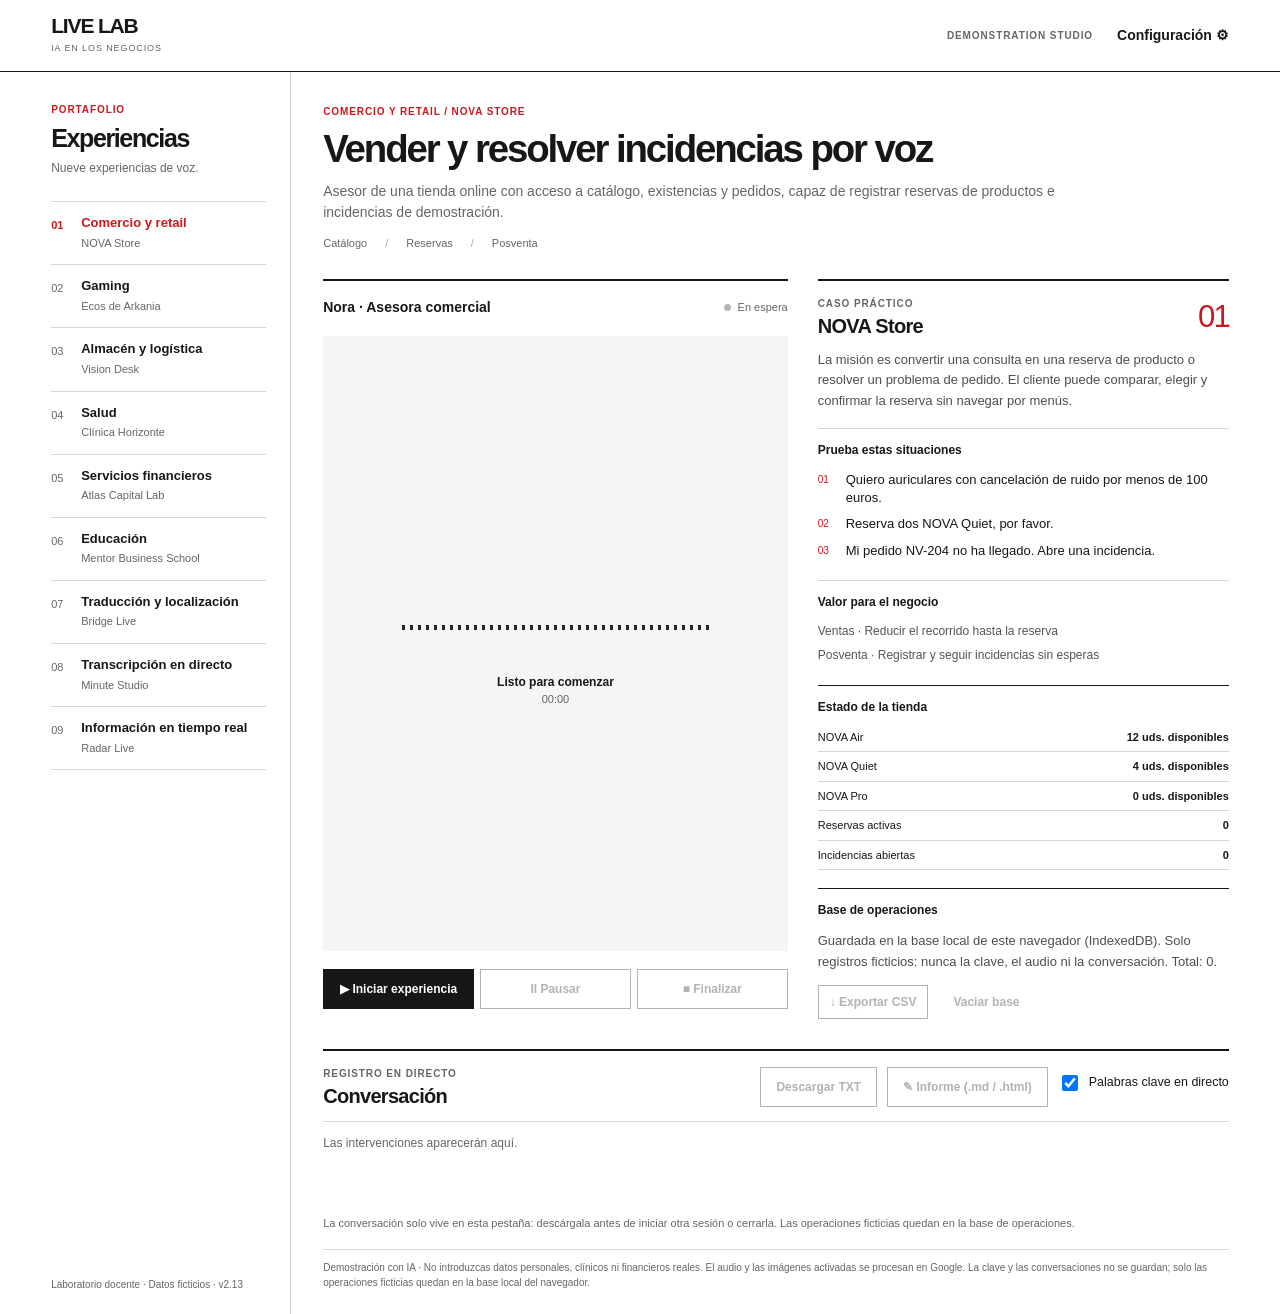
==== index.html @ c000322f "Palabras clave en tiempo real (marcador y etiqueta) en Live Lab y en el entrevistador Co-Authored-By" ====
<!doctype html>
<html lang="es"><head><meta charset="utf-8"><meta name="viewport" content="width=device-width,initial-scale=1"><title>Live Lab · IA en los negocios</title><link rel="stylesheet" href="piloto-empresas.css?v=20261127-1"></head>
<body><header><div class="brand"><span class="logo">L<span>·</span></span><div><strong>LIVE LAB</strong><small>IA EN LOS NEGOCIOS</small></div></div><div class="headright"><span class="badge">DEMONSTRATION STUDIO</span><button id="settings" class="quiet">Configuración ⚙</button></div></header>
<main><aside><div class="overline">PORTAFOLIO</div><h2>Experiencias</h2><p>Nueve experiencias de voz.</p><nav id="cases" aria-label="Proyectos"></nav><div class="footnote">Laboratorio docente · Datos ficticios · v2.13</div></aside>
<section class="workspace"><div class="intro"><div id="category" class="overline"></div><h1 id="title"></h1><p id="description"></p><div id="tags"></div></div>
<div class="grid"><section class="studio"><div class="studio-top"><span id="agent" class="agent"></span><span id="connection" class="status"><i></i> En espera</span></div><div class="visual"><div class="halo"></div><div id="wave" class="wave" aria-hidden="true"></div><p id="speaking" aria-live="polite">Listo para comenzar</p><span id="time">00:00</span></div><div class="controls"><button id="start" class="primary">▶ Iniciar experiencia</button><button id="pause" disabled>II Pausar</button><button id="stop" disabled>■ Finalizar</button></div><div id="manual" hidden><button id="talk" disabled>Iniciar dictado</button><button id="done" disabled>Terminar dictado</button></div><div class="camera" id="cameraBox" hidden><video id="video" autoplay muted playsinline></video><button id="camera">Activar cámara</button><small>Solo objetos de demostración. Las imágenes se envían a Gemini mientras esté activa.</small></div><p id="error" role="alert"></p></section>
<section class="panel"><div class="panelhead"><div><div class="overline">CASO PRÁCTICO</div><h2 id="scenarioTitle"></h2></div><span class="number" id="number"></span></div><p id="scenario"></p><div class="divider"></div><h3>Prueba estas situaciones</h3><div id="examples"></div><div class="divider"></div><h3>Valor para el negocio</h3><div id="value"></div></section></div>
<section class="transcript"><div class="panelhead"><div><div class="overline">REGISTRO EN DIRECTO</div><h2 id="transcriptTitle">Conversación</h2></div><div class="exportrow"><button id="export" disabled>↓ Descargar TXT</button><button id="reportBtn" disabled>✎ Informe (.md / .html)</button></div></div><div id="log" role="log" aria-live="polite"><p class="placeholder">Las intervenciones aparecerán aquí.</p></div><div id="partial"></div></section>
<footer>Demostración con IA · No introduzcas datos personales, clínicos ni financieros reales. El audio y las imágenes activadas se procesan en Google. La clave y las conversaciones no se guardan; solo las operaciones ficticias quedan en la base local del navegador.</footer></section></main>
<dialog id="config"><form method="dialog"><div class="panelhead"><h2>Configuración</h2><button value="close" class="quiet">Cerrar ×</button></div></form><label>Clave personal de Gemini<input id="key" type="password" autocomplete="off" spellcheck="false" placeholder="Introduce tu clave API"></label><small>Se usa en esta pestaña para solicitar tokens temporales. No se guarda en archivos.</small><label>Modelo de conversación<input id="model" value="gemini-3.8-live"></label><label>Voz<select id="voice"><option>Kore</option><option>Charon</option><option>Aoede</option><option>Puck</option><option>Zephyr</option></select></label><label>Modo de transcripción<select id="mode"><option value="VERBATIM">Verbatim · literal</option><option value="SMART">Smart · texto editado</option></select></label><section class="protocol-field" aria-labelledby="protocolLabel"><div class="protocol-toolbar"><h3 id="protocolLabel">Protocolo del caso</h3><button id="editProtocol" type="button" class="quiet" aria-expanded="false" aria-controls="prompt">Editar texto</button></div><div id="protocolPreview" class="protocol-preview" tabindex="0" aria-label="Protocolo del caso formateado"></div><textarea id="prompt" rows="13" aria-labelledby="protocolLabel" hidden></textarea></section><button id="resetPrompt">Restaurar protocolo</button></dialog>
<script src="piloto-casos.js?v=20261127-1"></script><script src="piloto-empresas.js?v=20261127-1"></script><script src="informe-swiss.js?v=20261127-2"></script><script src="informe-live.js?v=20261127-2"></script><script src="claves.js?v=20261127-3"></script><script src="claves-live.js?v=20261127-3"></script></body></html>
---- piloto-empresas.css ----
*{box-sizing:border-box}
:root{--ink:#171717;--muted:#666;--line:#d6d6d6;--accent:#c91820;--white:#fff;--panel:#f5f5f3}
body{margin:0;background:var(--white);color:var(--ink);font:14px/1.5 Helvetica,Arial,sans-serif;-webkit-font-smoothing:antialiased}
button,input,select,textarea{font:inherit;color:inherit}
button{border:1px solid var(--ink);background:white;padding:10px 15px;border-radius:0;cursor:pointer;font-weight:600}
button:hover:not(:disabled){background:#eee}
button:disabled{opacity:.32;cursor:default}
button:focus-visible,input:focus-visible,select:focus-visible,textarea:focus-visible{outline:2px solid var(--accent);outline-offset:3px}
header{height:72px;padding:0 4vw;display:flex;justify-content:space-between;align-items:center;border-bottom:1px solid var(--ink)}
.brand,.headright{display:flex;align-items:center;gap:24px}
.brand strong{font-size:21px;letter-spacing:-.055em;line-height:1;font-weight:750}
.brand small{display:block;letter-spacing:.1em;font-size:9px;margin-top:3px;color:var(--muted)}
.logo{display:none}.badge,.overline{font-size:10px;font-weight:700;letter-spacing:.09em;text-transform:uppercase}
.badge{color:var(--muted)}.quiet{border:0;padding:8px 0;background:transparent}.quiet:hover:not(:disabled){background:transparent;color:var(--accent)}
main{display:grid;grid-template-columns:240px minmax(0,1fr);min-height:calc(100vh - 72px);max-width:1600px;margin:auto;padding:0 4vw}
aside{padding:30px 24px 22px 0;border-right:1px solid var(--line);display:flex;flex-direction:column}
aside .overline{color:var(--accent)}aside h2{font-size:25px;line-height:1.05;letter-spacing:-.055em;margin:8px 0;font-weight:700}
aside p{font-size:12px;color:var(--muted);margin:0 0 24px}
nav{display:grid;counter-reset:section;gap:0}
nav button{display:grid;grid-template-columns:22px 1fr;gap:8px;text-align:left;border:0;border-top:1px solid var(--line);background:white;padding:13px 4px 13px 0;align-items:start;font-weight:400}
nav button:last-child{border-bottom:1px solid var(--line)}
nav button::before{counter-increment:section;content:counter(section,decimal-leading-zero);font-size:11px;color:var(--muted);padding-top:2px;font-variant-numeric:tabular-nums}
nav .ico{display:none}nav b{display:block;font-size:13px;font-weight:700;line-height:1.2}nav small{display:block;font-size:11px;color:var(--muted);margin-top:4px}
nav button.active{color:var(--accent);background:white}nav button.active::before{color:var(--accent);font-weight:700}
nav button:hover:not(:disabled){background:#f4f4f4}
.footnote{font-size:10px;color:var(--muted);margin-top:auto;padding-top:28px}
.workspace{padding:32px 0 24px 32px;min-width:0}
.intro{margin-bottom:27px}.intro .overline{color:var(--accent)}
.intro h1{font-size:clamp(28px,3vw,42px);line-height:1.07;letter-spacing:-.055em;margin:9px 0 12px;max-width:850px;font-weight:700}
.intro p{max-width:760px;color:var(--muted);font-size:14px;margin:0 0 12px}
#tags{display:flex;gap:18px;flex-wrap:wrap}.tag{font-size:11px;color:var(--muted);padding:0;border:0;background:transparent}.tag:not(:first-child)::before{content:"/";margin-right:18px;color:#aaa}
.grid{display:grid;grid-template-columns:minmax(0,1.13fr) minmax(0,1fr);gap:30px;align-items:stretch}
.studio,.panel,.transcript{border:0;border-top:2px solid var(--ink);border-radius:0;background:white}
.studio{display:flex;flex-direction:column;min-height:315px;padding:16px 0 0}
.studio-top,.panelhead{display:flex;align-items:center;justify-content:space-between;gap:12px}
.agent{font-size:14px;font-weight:700}
.status{font-size:11px;color:var(--muted);display:flex;align-items:center;gap:7px;white-space:nowrap}
.status i{width:7px;height:7px;border-radius:50%;background:#b5b5b5}.status.live i{background:var(--accent)}
.visual{min-height:180px;display:flex;flex-direction:column;justify-content:center;align-items:center;flex:1;padding:24px 8px 14px;background:var(--panel);margin:18px 0}
.halo{display:none}.wave{display:flex;align-items:center;gap:5px;height:78px}
.wave i{width:3px;height:5px;max-height:76px;background:#262626;border-radius:0;transition:height 85ms linear}
.wave.agent-wave i{background:var(--accent)}
.visual p{font-size:12px;font-weight:600;margin:6px 0 0}.visual span{font-size:11px;color:var(--muted);font-variant-numeric:tabular-nums}
.controls{display:flex;gap:6px;flex-wrap:wrap}.controls button{font-size:12px;flex:1;white-space:nowrap}
.primary{background:var(--ink);color:white;border-color:var(--ink)}.primary:hover:not(:disabled){background:var(--accent);border-color:var(--accent)}
.panel{padding:15px 0 0}.panel .overline,.transcript .overline{color:var(--muted)}
.panel h2,.transcript h2{font-size:20px;line-height:1.15;letter-spacing:-.035em;margin:4px 0 0}
.number{font-size:31px;color:var(--accent);line-height:1;font-weight:400;font-variant-numeric:tabular-nums;letter-spacing:-.06em}
.panel p{color:#4e4e4e;font-size:13px;line-height:1.6;margin:12px 0}
.divider{height:1px;background:var(--line);margin:16px 0 12px}
.panel h3{font-size:12px;font-weight:700;margin:0 0 8px}
#examples{counter-reset:ex}.example{counter-increment:ex;display:grid;grid-template-columns:22px 1fr;gap:6px;padding:4px 0;font-size:13px;line-height:1.4;background:none;border:0}
.example::before{content:counter(ex,decimal-leading-zero);font-size:10px;color:var(--accent);padding-top:2px}
.metric{font-size:12px;color:#555;padding:3px 0}
.transcript{margin-top:30px;padding:15px 0 0}.transcript button{font-size:12px}
#log{margin-top:13px;min-height:84px;max-height:290px;overflow:auto;border-top:1px solid var(--line)}
.entry{display:grid;grid-template-columns:125px 1fr;gap:14px;padding:12px 0;white-space:pre-wrap;border-bottom:1px solid var(--line);font-size:14px}
.entry b{font-size:10px;letter-spacing:.04em;text-transform:uppercase;color:var(--accent);padding-top:3px}.entry.you b{color:var(--muted)}
.placeholder,#partial{font-size:12px;color:var(--muted)}footer{border-top:1px solid var(--line);padding-top:10px;margin-top:18px;font-size:10px;color:var(--muted)}
.camera video{width:100%;max-height:160px;object-fit:contain;margin-top:15px;background:var(--panel)}.camera small{display:block;color:var(--muted);font-size:11px}
#manual{padding-top:12px}#error{margin:10px 0 0;font-size:12px;color:var(--accent)}
dialog{width:min(600px,calc(100% - 32px));max-height:90vh;border:1px solid var(--ink);border-top:5px solid var(--accent);padding:26px;background:white;box-shadow:none}
dialog::backdrop{background:#0006}dialog h2{font-size:28px;letter-spacing:-.04em;margin:0}
dialog label{display:block;font-size:12px;font-weight:700;margin-top:17px}
dialog input,dialog select,dialog textarea{display:block;width:100%;border:1px solid #aaa;border-radius:0;background:white;margin:6px 0;padding:10px;font-size:14px}
dialog small{font-size:11px;color:var(--muted);display:block}dialog input:disabled,dialog select:disabled,dialog textarea:disabled{background:#eee;color:#777}
dialog h2,dialog label,dialog button,dialog input,dialog select,dialog textarea,dialog small{font-weight:400}
#resetPrompt{margin-top:16px;font-size:12px}
.protocol-field{margin:20px 0 8px;min-width:0}.protocol-toolbar{display:flex;align-items:center;justify-content:space-between;gap:12px;margin-bottom:8px}.protocol-toolbar h3{font-size:12px;font-weight:700;margin:0}.protocol-toolbar button{font-size:11px;padding:6px 9px}.protocol-preview{max-height:360px;overflow:auto;border:1px solid #aaa;border-left:3px solid var(--accent);background:#fafafa;padding:16px 18px;font-size:12px;line-height:1.55;overflow-wrap:anywhere}.protocol-preview h4{font-size:11px;letter-spacing:.045em;text-transform:uppercase;color:var(--accent);font-weight:700;margin:16px 0 7px}.protocol-preview h4:first-child{margin-top:0}.protocol-preview p{margin:0 0 9px;color:var(--ink);font-size:inherit;line-height:inherit}.protocol-preview p:last-child{margin-bottom:0}dialog #prompt{font-size:12px;line-height:1.55;min-height:250px;resize:vertical}dialog #prompt[hidden],.protocol-preview[hidden]{display:none}
body.busy #settings{pointer-events:none;opacity:.4}
@media(min-width:1450px){main{grid-template-columns:270px minmax(0,1fr)}.workspace{padding-left:45px}.grid{gap:42px}}
@media(max-width:1000px){main{grid-template-columns:200px minmax(0,1fr);padding:0 3vw}.workspace{padding:24px 0 20px 24px}aside{padding-right:16px}.grid{gap:20px}.controls button{font-size:11px;padding:8px}}
@media(max-width:820px){header{padding:0 20px}.badge{display:none}main{display:block;padding:0 20px}aside{border-right:0;border-bottom:1px solid var(--line);padding:18px 0}aside h2,aside p,.footnote{display:none}nav{grid-template-columns:repeat(4,minmax(0,1fr));margin-top:10px;gap:0 10px}nav button{padding:7px 0}nav button:last-child{border-bottom:0}nav small{display:none}.workspace{padding:24px 0}.grid{grid-template-columns:1fr}.studio{min-height:280px}}
@media(max-width:500px){nav{grid-template-columns:repeat(2,minmax(0,1fr))}.wave{gap:3px}.wave i{width:3px}.entry{grid-template-columns:1fr;gap:3px}.intro h1{font-size:30px}.headright{gap:8px}}
@media(prefers-reduced-motion:reduce){.wave i{transition:none}}
*{scrollbar-width:thin;scrollbar-color:#be0f2e transparent}
::-webkit-scrollbar{width:5px;height:5px}
::-webkit-scrollbar-track{background:transparent}
::-webkit-scrollbar-thumb{background:#be0f2e;border-radius:5px}
::-webkit-scrollbar-thumb:hover{background:#a40133}
#log,dialog{scrollbar-gutter:stable}
.storage-note{font-size:11px;color:var(--muted);margin:10px 0 0}
.operations{margin-top:18px;border-top:1px solid var(--ink);padding-top:12px}
.operations h3{font-size:12px;margin-bottom:7px}
.operation-row{display:grid;grid-template-columns:minmax(0,1fr) minmax(74px,auto);gap:10px;border-bottom:1px solid var(--line);font-size:11px;padding:6px 0}
.operation-row strong{font-weight:600;color:var(--ink);text-align:right;overflow-wrap:anywhere}
.web-sources a{display:block;font-size:12px;line-height:1.5;color:var(--accent);text-decoration:none;overflow-wrap:anywhere;padding:3px 0}
.web-sources a:hover{text-decoration:underline}
.db-note{font-size:11px;color:var(--muted);margin:0 0 6px}
.db-tools{display:flex;gap:14px;align-items:center;margin-top:9px}.db-tools button{padding:7px 11px;font-size:12px}
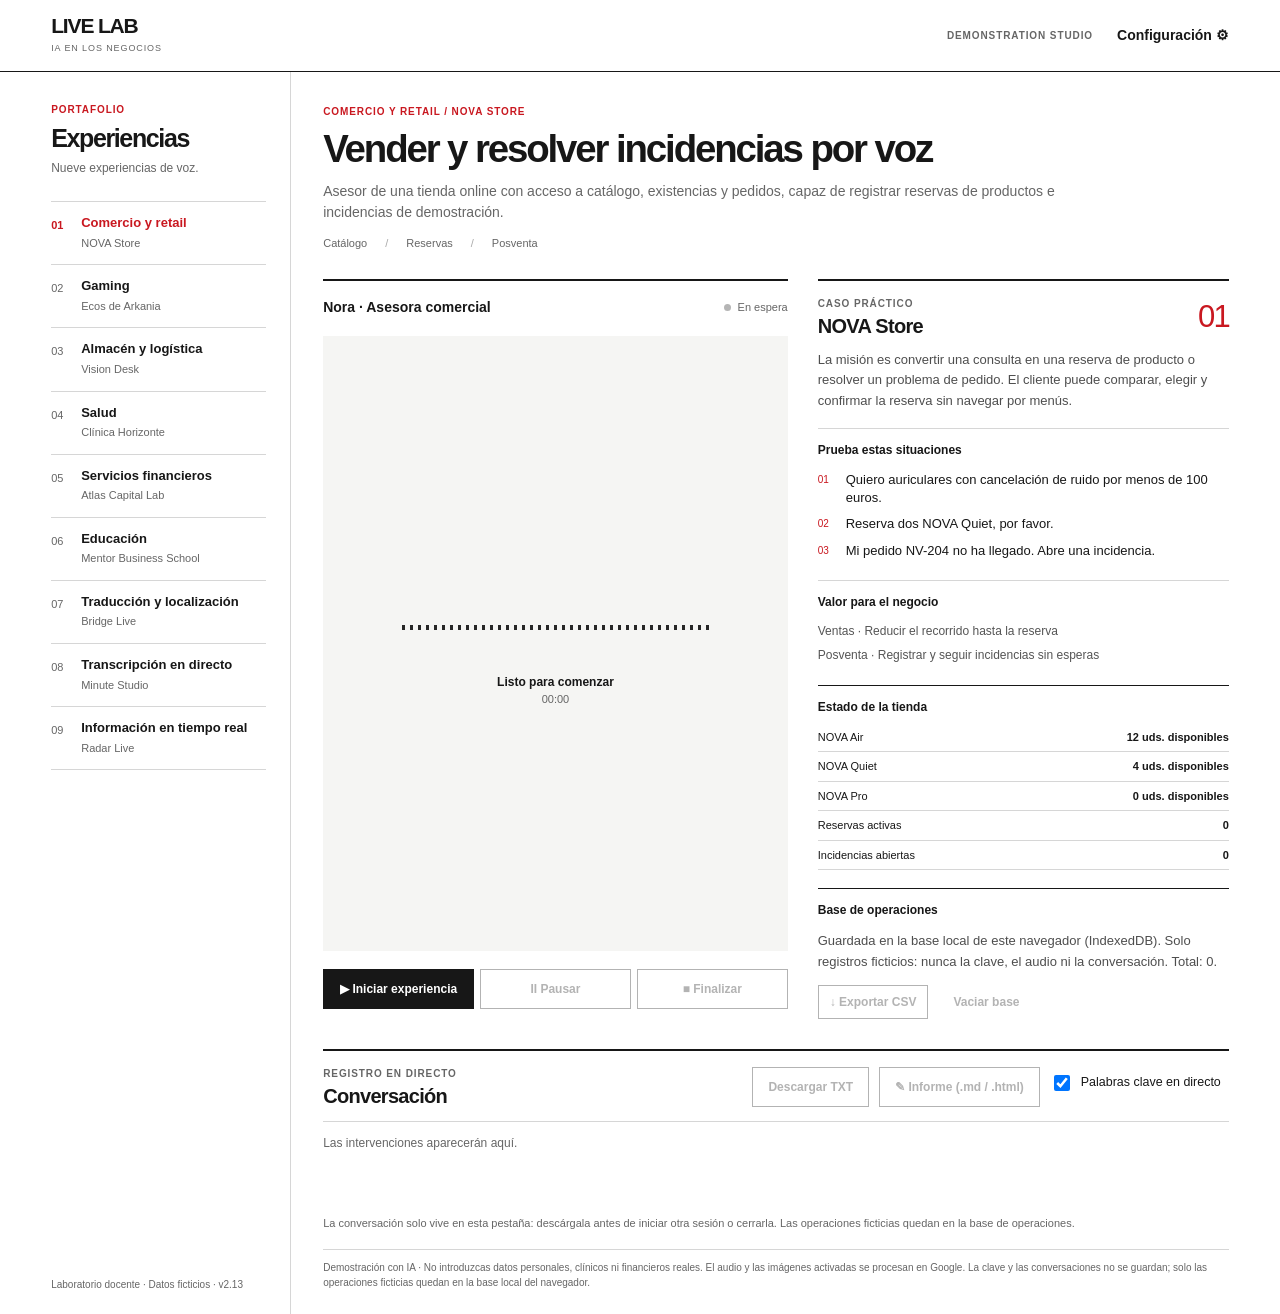
==== commit 32552af4: "Palabras clave: estado visible, errores a la vista y temporizador estable Co-Authored-By: Claude Son" ====
--- a/index.html
+++ b/index.html
@@ -8,4 +8,4 @@
 <section class="transcript"><div class="panelhead"><div><div class="overline">REGISTRO EN DIRECTO</div><h2 id="transcriptTitle">Conversación</h2></div><div class="exportrow"><button id="export" disabled>↓ Descargar TXT</button><button id="reportBtn" disabled>✎ Informe (.md / .html)</button></div></div><div id="log" role="log" aria-live="polite"><p class="placeholder">Las intervenciones aparecerán aquí.</p></div><div id="partial"></div></section>
 <footer>Demostración con IA · No introduzcas datos personales, clínicos ni financieros reales. El audio y las imágenes activadas se procesan en Google. La clave y las conversaciones no se guardan; solo las operaciones ficticias quedan en la base local del navegador.</footer></section></main>
 <dialog id="config"><form method="dialog"><div class="panelhead"><h2>Configuración</h2><button value="close" class="quiet">Cerrar ×</button></div></form><label>Clave personal de Gemini<input id="key" type="password" autocomplete="off" spellcheck="false" placeholder="Introduce tu clave API"></label><small>Se usa en esta pestaña para solicitar tokens temporales. No se guarda en archivos.</small><label>Modelo de conversación<input id="model" value="gemini-3.8-live"></label><label>Voz<select id="voice"><option>Kore</option><option>Charon</option><option>Aoede</option><option>Puck</option><option>Zephyr</option></select></label><label>Modo de transcripción<select id="mode"><option value="VERBATIM">Verbatim · literal</option><option value="SMART">Smart · texto editado</option></select></label><section class="protocol-field" aria-labelledby="protocolLabel"><div class="protocol-toolbar"><h3 id="protocolLabel">Protocolo del caso</h3><button id="editProtocol" type="button" class="quiet" aria-expanded="false" aria-controls="prompt">Editar texto</button></div><div id="protocolPreview" class="protocol-preview" tabindex="0" aria-label="Protocolo del caso formateado"></div><textarea id="prompt" rows="13" aria-labelledby="protocolLabel" hidden></textarea></section><button id="resetPrompt">Restaurar protocolo</button></dialog>
-<script src="piloto-casos.js?v=20261127-1"></script><script src="piloto-empresas.js?v=20261127-1"></script><script src="informe-swiss.js?v=20261127-2"></script><script src="informe-live.js?v=20261127-2"></script><script src="claves.js?v=20261127-3"></script><script src="claves-live.js?v=20261127-3"></script></body></html>
+<script src="piloto-casos.js?v=20261127-1"></script><script src="piloto-empresas.js?v=20261127-1"></script><script src="informe-swiss.js?v=20261127-2"></script><script src="informe-live.js?v=20261127-2"></script><script src="claves.js?v=20261127-4"></script><script src="claves-live.js?v=20261127-4"></script></body></html>
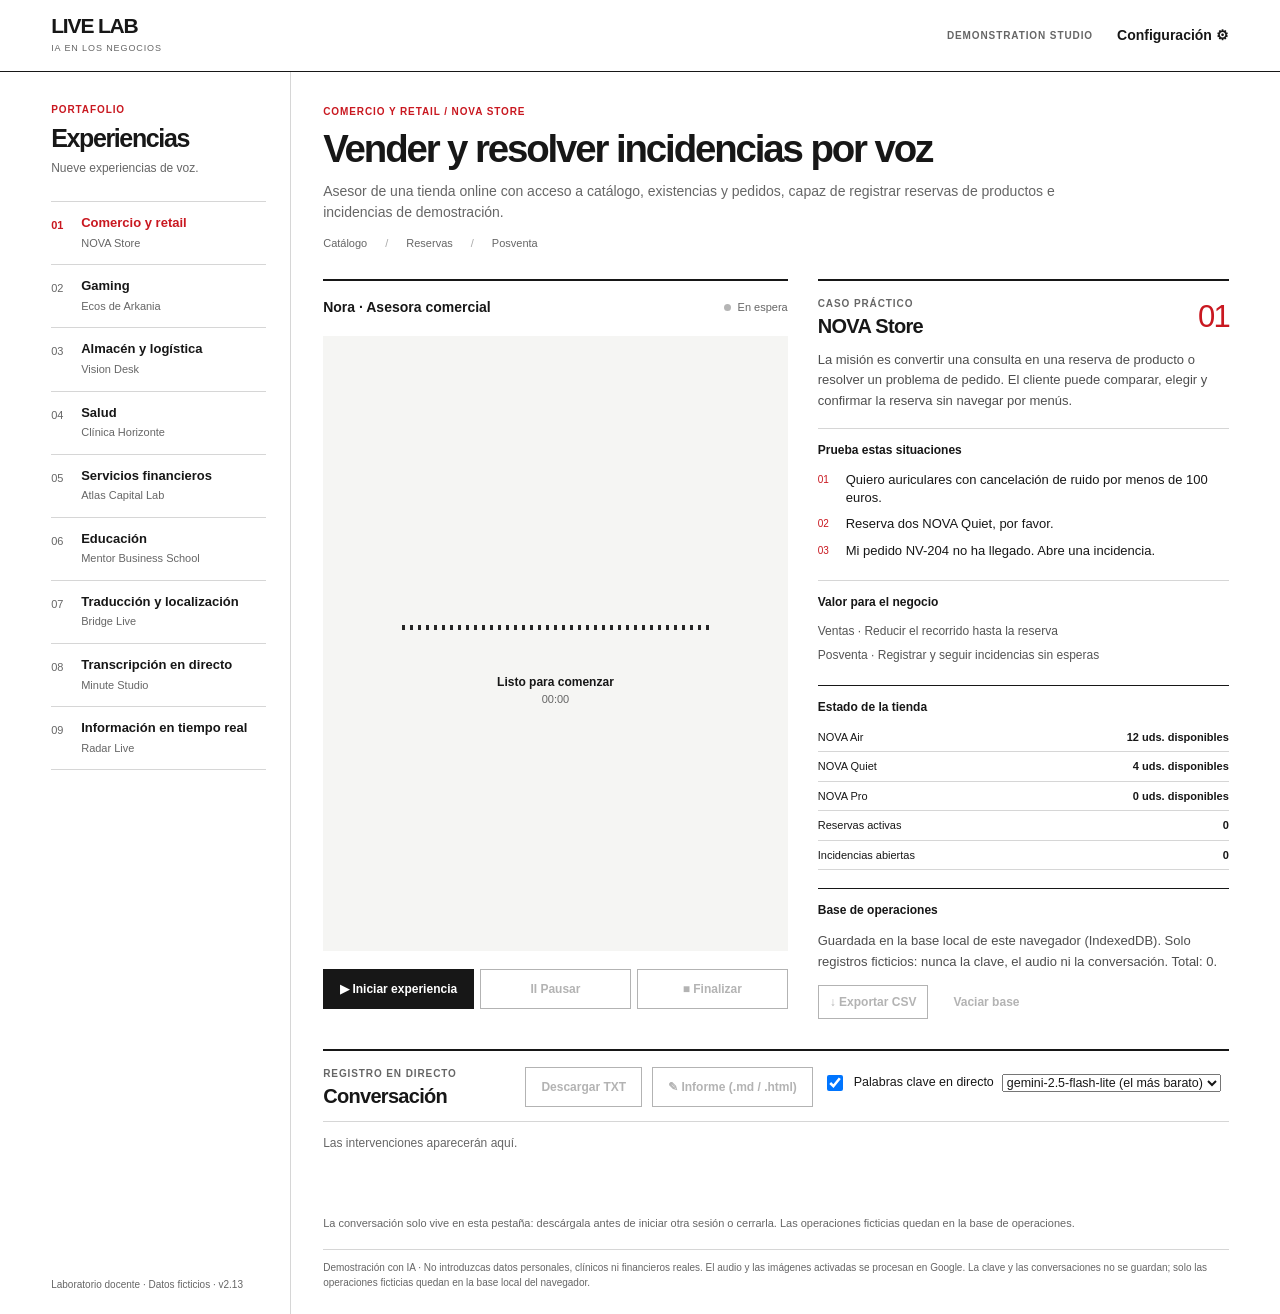
==== commit a0aff948: "Palabras clave: una petición por intervención cerrada, selector de modelo (flash-lite por defecto); " ====
--- a/index.html
+++ b/index.html
@@ -8,4 +8,4 @@
 <section class="transcript"><div class="panelhead"><div><div class="overline">REGISTRO EN DIRECTO</div><h2 id="transcriptTitle">Conversación</h2></div><div class="exportrow"><button id="export" disabled>↓ Descargar TXT</button><button id="reportBtn" disabled>✎ Informe (.md / .html)</button></div></div><div id="log" role="log" aria-live="polite"><p class="placeholder">Las intervenciones aparecerán aquí.</p></div><div id="partial"></div></section>
 <footer>Demostración con IA · No introduzcas datos personales, clínicos ni financieros reales. El audio y las imágenes activadas se procesan en Google. La clave y las conversaciones no se guardan; solo las operaciones ficticias quedan en la base local del navegador.</footer></section></main>
 <dialog id="config"><form method="dialog"><div class="panelhead"><h2>Configuración</h2><button value="close" class="quiet">Cerrar ×</button></div></form><label>Clave personal de Gemini<input id="key" type="password" autocomplete="off" spellcheck="false" placeholder="Introduce tu clave API"></label><small>Se usa en esta pestaña para solicitar tokens temporales. No se guarda en archivos.</small><label>Modelo de conversación<input id="model" value="gemini-3.8-live"></label><label>Voz<select id="voice"><option>Kore</option><option>Charon</option><option>Aoede</option><option>Puck</option><option>Zephyr</option></select></label><label>Modo de transcripción<select id="mode"><option value="VERBATIM">Verbatim · literal</option><option value="SMART">Smart · texto editado</option></select></label><section class="protocol-field" aria-labelledby="protocolLabel"><div class="protocol-toolbar"><h3 id="protocolLabel">Protocolo del caso</h3><button id="editProtocol" type="button" class="quiet" aria-expanded="false" aria-controls="prompt">Editar texto</button></div><div id="protocolPreview" class="protocol-preview" tabindex="0" aria-label="Protocolo del caso formateado"></div><textarea id="prompt" rows="13" aria-labelledby="protocolLabel" hidden></textarea></section><button id="resetPrompt">Restaurar protocolo</button></dialog>
-<script src="piloto-casos.js?v=20261127-1"></script><script src="piloto-empresas.js?v=20261127-1"></script><script src="informe-swiss.js?v=20261127-2"></script><script src="informe-live.js?v=20261127-2"></script><script src="claves.js?v=20261127-4"></script><script src="claves-live.js?v=20261127-4"></script></body></html>
+<script src="piloto-casos.js?v=20261127-1"></script><script src="piloto-empresas.js?v=20261127-1"></script><script src="informe-swiss.js?v=20261127-5"></script><script src="informe-live.js?v=20261127-7"></script><script src="claves.js?v=20261127-7"></script><script src="claves-live.js?v=20261127-7"></script></body></html>
